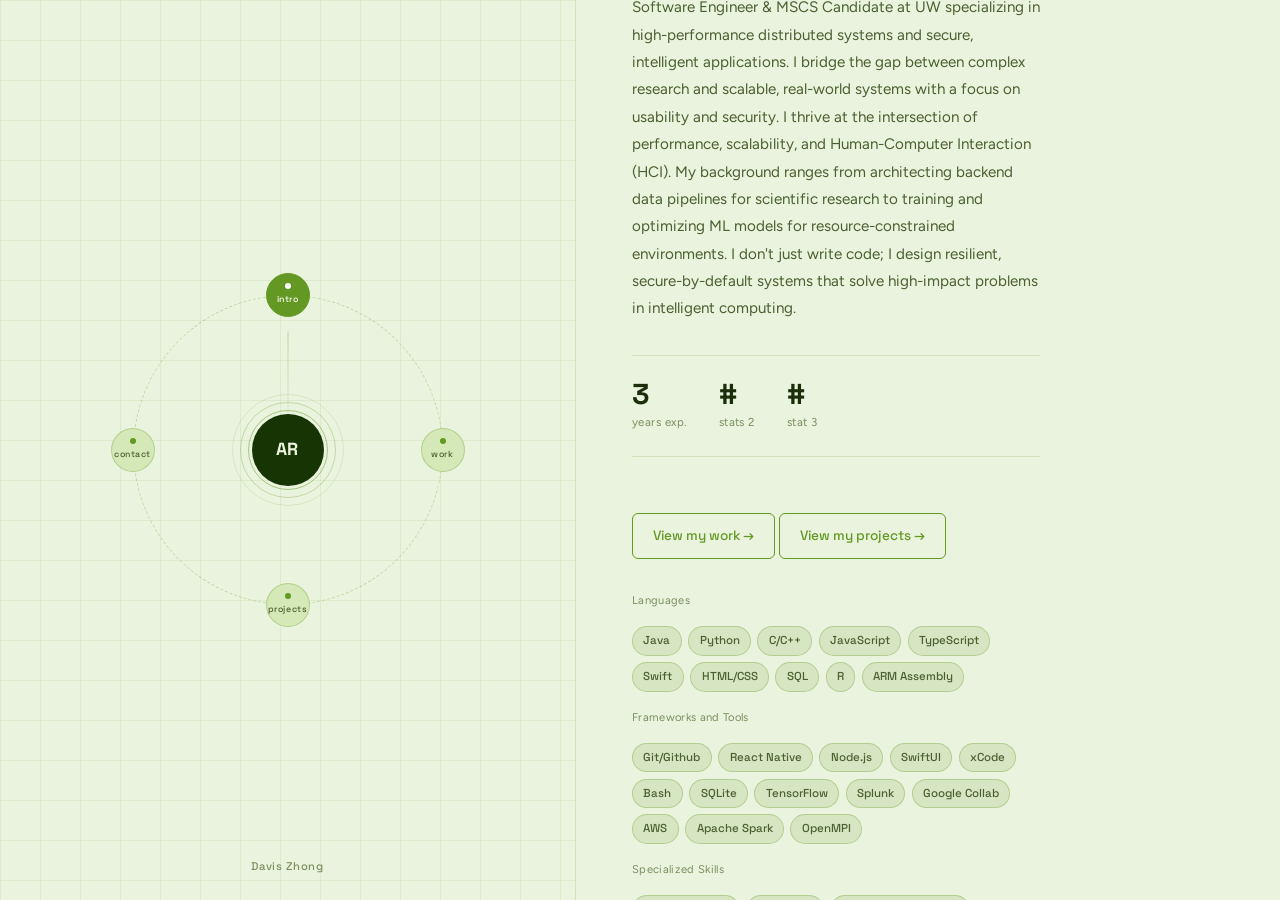
==== index.html @ c6b2077c "editing intro" ====
<!DOCTYPE html>
<html lang="en">
<head>
  <meta charset="UTF-8" />
  <meta name="viewport" content="width=device-width, initial-scale=1.0" />
  <title>One-Page Orbit Design — Davis Zhong</title>
  <meta name="description" content="Full-stack developer. Orbit to explore." />
  <link rel="preconnect" href="https://fonts.googleapis.com" />
  <link rel="preconnect" href="https://fonts.gstatic.com" crossorigin />
  <link href="https://fonts.googleapis.com/css2?family=Space+Grotesk:wght@400;500;700&family=Figtree:wght@400;500&display=swap" rel="stylesheet" />
  <link rel="stylesheet" href="css/style.css" />
</head>
<body>

  <div class="app" role="main">

    <!-- LEFT: ORBIT PANEL -->
    <div class="orbit-panel" aria-label="Navigation orbit">
      <div class="orbit-ring" id="orbit-ring" role="navigation" aria-label="Portfolio sections">

        <!-- Center avatar -->
        <div class="orbit-center" aria-hidden="true">
          <div class="avatar">AR</div>
          <div class="avatar-ring ring-1"></div>
          <div class="avatar-ring ring-2"></div>
          <div class="avatar-ring ring-3"></div>
        </div>

        <!-- Orbit nodes — JS positions these -->
        <button class="orbit-node active" data-section="intro" aria-label="Intro section" aria-pressed="true">
          <span class="node-dot"></span>
          <span class="node-label">Intro</span>
        </button>

        <button class="orbit-node" data-section="work" aria-label="Work section" aria-pressed="false">
          <span class="node-dot"></span>
          <span class="node-label">Work</span>
        </button>

        <button class="orbit-node" data-section="projects" aria-label="Projects section" aria-pressed="false">
          <span class="node-dot"></span>
          <span class="node-label">Projects</span>
        </button>

        <button class="orbit-node" data-section="contact" aria-label="Contact section" aria-pressed="false">
          <span class="node-dot"></span>
          <span class="node-label">Contact</span>
        </button>

      </div>

      <!-- Bottom credit -->
      <div class="orbit-footer" aria-hidden="true">
        <span>Davis Zhong</span>
      </div>
    </div>

    <!-- RIGHT: CONTENT PANEL -->
    <div class="content-panel" id="content-panel">

      <!-- INTRO -->
      <section class="content-section active" id="section-intro" aria-label="Introduction" tabindex="-1">
        <div class="section-inner">
          <p class="eyebrow">Graduate Student - Software Developer - Robotics Coach</p>
          <h1 class="section-heading">Davis Zhong</h1>
          <p class="section-body">
            Software Engineer & MSCS Candidate at UW specializing in high-performance distributed systems and secure, intelligent applications. I bridge the gap between complex research and scalable, real-world systems with a focus on usability and security.
            I thrive at the intersection of performance, scalability, and Human-Computer Interaction (HCI). My background ranges from architecting backend data pipelines for scientific research to training and optimizing ML models for resource-constrained environments. I don't just write code; I design resilient, secure-by-default systems that solve high-impact problems in intelligent computing.
          </p>
          <div class="intro-stats">
            <div class="stat">
              <span class="stat-num">3</span>
              <span class="stat-label">years exp.</span>
            </div>
            <div class="stat">
              <span class="stat-num">#</span>
              <span class="stat-label">stats 2</span>
            </div>
            <div class="stat">
              <span class="stat-num">#</span>
              <span class="stat-label">stat 3</span>
            </div>
          </div>
          <button class="cta-btn" data-nav="work">View my work →</button>
          <button class="cta-btn" data-nav="work">View my projects →</button>

          <div class="skills-block">
            <div class="skill-row">
              <span class="skill-label">Languages</span>
              <div class="skill-pills">
                <span class="pill">Java</span>
                <span class="pill">Python</span>
                <span class="pill">C/C++</span>
                <span class="pill">JavaScript</span>
                <span class="pill">TypeScript</span>
                <span class="pill">Swift</span>
                <span class="pill">HTML/CSS</span>
                <span class="pill">SQL</span>
                <span class="pill">R</span>
                <span class="pill">ARM Assembly</span>

              </div>
            </div>
            <div class="skill-row">
              <span class="skill-label">Frameworks and Tools</span>
              <div class="skill-pills">
                <span class="pill">Git/Github</span>
                <span class="pill">React Native</span>
                <span class="pill">Node.js</span>
                <span class="pill">SwiftUI</span>
                <span class="pill">xCode</span>
                <span class="pill">Bash</span>
                <span class="pill">SQLite</span>
                <span class="pill">TensorFlow</span>
                <span class="pill">Splunk</span>
                <span class="pill">Google Collab</span>
                <span class="pill">AWS</span>
                <span class="pill">Apache Spark</span>
                <span class="pill">OpenMPI</span>
              </div>
            </div>
            <div class="skill-row">
              <span class="skill-label">Specialized Skills</span>
              <div class="skill-pills">
                <span class="pill">Mobile App Dev</span>
                <span class="pill">Full-stack</span>
                <span class="pill">Parallel Programming</span>
                <span class="pill">Big Data Processing (MapReduce)</span>
                <span class="pill">Data Pipelines</span>
                <span class="pill">AI/ML</span>
                <span class="pill">Model Training</span>
                <span class="pill">Cybersecurity</span>
                <span class="pill">Data Visualization</span>
                <span class="pill">Shell Scripting</span>
              </div>
            </div>
          </div>
        </div>
      </section>

      <!-- WORK -->
      <section class="content-section" id="section-work" aria-label="Work" tabindex="-1">
        <div class="section-inner">
          <p class="eyebrow">Selected work</p>
          <h2 class="section-heading">Projects</h2>

          <div class="project-list">

            <article class="project-item">
              <div class="project-header">
                <div>
                  <h3 class="project-name">Lattice</h3>
                  <span class="project-stack">React · Node · PostgreSQL</span>
                </div>
                <span class="project-year">2024</span>
              </div>
              <p class="project-desc">Real-time collaboration platform. 12k DAU. 60% load-time reduction through edge caching.</p>
              <div class="project-links">
                <a href="#" class="link" onclick="return false;">Live site ↗</a>
                <a href="#" class="link" onclick="return false;">GitHub ↗</a>
              </div>
            </article>

            <article class="project-item">
              <div class="project-header">
                <div>
                  <h3 class="project-name">Prism</h3>
                  <span class="project-stack">TypeScript · GraphQL · Redis</span>
                </div>
                <span class="project-year">2024</span>
              </div>
              <p class="project-desc">Design token pipeline: Figma → codebase, automated. 200+ components across 3 enterprise teams.</p>
              <div class="project-links">
                <a href="#" class="link" onclick="return false;">Live site ↗</a>
                <a href="#" class="link" onclick="return false;">GitHub ↗</a>
              </div>
            </article>

            <article class="project-item">
              <div class="project-header">
                <div>
                  <h3 class="project-name">Void</h3>
                  <span class="project-stack">Rust · WebAssembly · Svelte</span>
                </div>
                <span class="project-year">2023</span>
              </div>
              <p class="project-desc">Browser-native markdown editor compiled to WASM. 10ms render on 50k-word docs. Zero server.</p>
              <div class="project-links">
                <a href="#" class="link" onclick="return false;">Live site ↗</a>
                <a href="#" class="link" onclick="return false;">GitHub ↗</a>
              </div>
            </article>

            <article class="project-item">
              <div class="project-header">
                <div>
                  <h3 class="project-name">Relay</h3>
                  <span class="project-stack">Go · gRPC · Kubernetes</span>
                </div>
                <span class="project-year">2023</span>
              </div>
              <p class="project-desc">Event-streaming middleware. 2M events/day, p99 latency under 4ms.</p>
              <div class="project-links">
                <a href="#" class="link" onclick="return false;">Live site ↗</a>
                <a href="#" class="link" onclick="return false;">GitHub ↗</a>
              </div>
            </article>

          </div>
        </div>
      </section>

      <!-- prev was ABOUT -->
      <section class="content-section" id="section-projects" aria-label="Projects" tabindex="-1">
        <div class="section-inner">
          <p class="eyebrow">Projects</p>
          <h2 class="section-heading">Who I am</h2>
          <p class="section-body">
            Started coding at 16, building things nobody asked for. Now I build things people actually use. I've led engineering at two startups, contributed to OSS, and I'm still as curious as I was at the beginning.
          </p>
          <p class="section-body">
            Outside the terminal: long-distance cycling, bad chess, good coffee.
          </p>

          <!-- skills -->
          <div class="skills-block">
            <div class="skill-row">
              <span class="skill-label">Languages</span>
              <div class="skill-pills">
                <span class="pill">TypeScript</span>
                <span class="pill">Rust</span>
                <span class="pill">Go</span>
                <span class="pill">Python</span>
              </div>
            </div>
            <div class="skill-row">
              <span class="skill-label">Frontend</span>
              <div class="skill-pills">
                <span class="pill">React</span>
                <span class="pill">Svelte</span>
                <span class="pill">WebAssembly</span>
              </div>
            </div>
            <div class="skill-row">
              <span class="skill-label">Backend / Infra</span>
              <div class="skill-pills">
                <span class="pill">Node</span>
                <span class="pill">gRPC</span>
                <span class="pill">Kubernetes</span>
                <span class="pill">PostgreSQL</span>
              </div>
            </div>
          </div>
          <!-- skills end -->
        </div>
      </section>

      <!-- CONTACT -->
      <section class="content-section" id="section-contact" aria-label="Contact" tabindex="-1">
        <div class="section-inner">
          <p class="eyebrow">Get in touch</p>
          <h2 class="section-heading">Let's talk.</h2>
          <p class="section-body">
            Open to coop, internship, contract, and full-time roles. Usually respond within 24 hours.
          </p>

          <div class="contact-links">
            <a href="mailto:hello@daviszhong.dev" class="contact-item">
              <span class="contact-icon" aria-hidden="true">✉</span>
              <div>
                <span class="contact-label">Email</span>
                <span class="contact-value">zhongdavis2001@gmail.com</span>
              </div>
            </a>
            <a href="https://github.com" target="_blank" rel="noopener" class="contact-item">
              <span class="contact-icon" aria-hidden="true">⌥</span>
              <div>
                <span class="contact-label">GitHub</span>
                <span class="contact-value">github.com/DavisZee</span>
              </div>
            </a>
            <a href="https://linkedin.com" target="_blank" rel="noopener" class="contact-item">
              <span class="contact-icon" aria-hidden="true">◈</span>
              <div>
                <span class="contact-label">LinkedIn</span>
                <span class="contact-value">linkedin.com/in/davis-zhong</span>
              </div>
            </a>
          </div>
        </div>
      </section>

    </div><!-- /content-panel -->

  </div><!-- /app -->

  <!-- Mobile nav fallback (injected via JS if needed) -->

  <script src="js/main.js"></script>
</body>
</html>
---- css/style.css ----
/* ============================================================
   styles for a one page orbit design
   fonts used: Space Grotesk (headings), Figtree (body)
   ============================================================ */

/* --- Reset --- */
*, *::before, *::after { box-sizing: border-box; margin: 0; padding: 0; }
button { font: inherit; background: none; border: none; cursor: pointer; }
a { color: inherit; }

:root {
  --bg:           #EAF3DE;
  --bg-dark:      #173404;
  --accent:       #639922;
  --accent-light: rgba(99, 153, 34, 0.15);
  --accent-mid:   rgba(99, 153, 34, 0.35);
  --text:         #1a2e0a;
  --text-dim:     #4a6030;
  --text-muted:   #7a9060;
  --border:       rgba(99, 153, 34, 0.18);
  --border-mid:   rgba(99, 153, 34, 0.3);
  --node-bg:      #d4e8b8;
  --node-active:  var(--accent);

  --orbit-size:   420px;
  --orbit-radius: 155px;
  --node-size:    44px;

  --sans-display: 'Space Grotesk', sans-serif;
  --sans-body:    'Figtree', sans-serif;
  --transition:   0.38s cubic-bezier(0.4, 0, 0.2, 1);
  --radius-sm:    6px;
  --radius-md:    12px;
  --radius-lg:    20px;
}

html, body { height: 100%; overflow: hidden; }

body {
  background: var(--bg);
  color: var(--text);
  font-family: var(--sans-body);
  font-size: 15px;
  line-height: 1.7;
  -webkit-font-smoothing: antialiased;
}

:focus-visible { outline: 2px solid var(--accent); outline-offset: 3px; }

/* ============================================================
   app layout — 45/55 split
   ============================================================ */
.app {
  display: grid;
  grid-template-columns: 45% 55%;
  height: 100vh;
  overflow: hidden;
}

/* ============================================================
   orbiting panel (left side placement)
   ============================================================ */
.orbit-panel {
  display: flex;
  flex-direction: column;
  align-items: center;
  justify-content: center;
  position: relative;
  border-right: 1px solid var(--border);
  overflow: hidden;
}

/* subtle background grid */
.orbit-panel::before {
  content: '';
  position: absolute;
  inset: 0;
  background-image:
    linear-gradient(var(--border) 1px, transparent 1px),
    linear-gradient(90deg, var(--border) 1px, transparent 1px);
  background-size: 40px 40px;
  opacity: 0.5;
  pointer-events: none;
}

/* ============================================================
   orbit ring — SVG circle drawn in CSS
   ============================================================ */
.orbit-ring {
  position: relative;
  width: var(--orbit-size);
  height: var(--orbit-size);
}

/* circular track */
.orbit-ring::before {
  content: '';
  position: absolute;
  inset: calc(50% - var(--orbit-radius));
  width: calc(var(--orbit-radius) * 2);
  height: calc(var(--orbit-radius) * 2);
  border-radius: 50%;
  border: 1px dashed var(--border-mid);
  pointer-events: none;
}

/* ============================================================
   avatar (center placement)
   ============================================================ */
.orbit-center {
  position: absolute;
  top: 50%; left: 50%;
  transform: translate(-50%, -50%);
  pointer-events: none;
  z-index: 2;
}

.avatar {
  width: 72px; height: 72px;
  border-radius: 50%;
  background: var(--bg-dark);
  color: var(--bg);
  display: flex;
  align-items: center;
  justify-content: center;
  font-family: var(--sans-display);
  font-weight: 700;
  font-size: 1.1rem;
  letter-spacing: 0.02em;
  position: relative;
  z-index: 3;
}

.avatar-ring {
  position: absolute;
  top: 50%; left: 50%;
  transform: translate(-50%, -50%);
  border-radius: 50%;
  border: 1px solid var(--accent);
  animation: pulse-ring 3s ease-out infinite;
}
.ring-1 { width: 80px; height: 80px; opacity: 0.5; animation-delay: 0s; }
.ring-2 { width: 96px; height: 96px; opacity: 0.3; animation-delay: 0.8s; }
.ring-3 { width: 112px; height: 112px; opacity: 0.15; animation-delay: 1.6s; }

@keyframes pulse-ring {
  0%   { transform: translate(-50%, -50%) scale(0.96); opacity: 0.6; }
  70%  { transform: translate(-50%, -50%) scale(1.04); opacity: 0; }
  100% { opacity: 0; }
}

/* ============================================================
   orbit nodes
   ============================================================ */
.orbit-node {
  position: absolute;
  width: var(--node-size);
  height: var(--node-size);
  border-radius: 50%;
  background: var(--node-bg);
  border: 1px solid var(--border-mid);
  display: flex;
  flex-direction: column;
  align-items: center;
  justify-content: center;
  gap: 3px;
  transition: background var(--transition), border-color var(--transition), transform 0.2s ease;
  z-index: 10;
  /* JS sets top/left */
}

.orbit-node:hover {
  background: var(--accent-light);
  border-color: var(--accent);
  transform: translate(-50%, -50%) scale(1.12);
}

.orbit-node.active {
  background: var(--accent);
  border-color: var(--accent);
}

.orbit-node.active .node-dot { background: #fff; }
.orbit-node.active .node-label { color: #fff; }

.node-dot {
  width: 6px; height: 6px;
  border-radius: 50%;
  background: var(--accent);
  transition: background var(--transition);
}

.node-label {
  font-family: var(--sans-display);
  font-size: 0.55rem;
  font-weight: 500;
  color: var(--text-dim);
  letter-spacing: 0.06em;
  text-transform: lowercase;
  transition: color var(--transition);
}

/* connector line from center to active node */
.orbit-connector {
  position: absolute;
  top: 50%; left: 50%;
  height: 1px;
  background: linear-gradient(90deg, transparent, var(--accent-mid));
  transform-origin: 0 50%;
  pointer-events: none;
  z-index: 1;
  transition: transform var(--transition), width var(--transition);
}

/* ============================================================
   orbit footer
   ============================================================ */
.orbit-footer {
  position: absolute;
  bottom: 1.5rem;
  font-family: var(--sans-display);
  font-size: 0.7rem;
  font-weight: 500;
  color: var(--text-muted);
  letter-spacing: 0.06em;
}

/* ============================================================
   content panel (right side placement)
   ============================================================ */
.content-panel {
  position: relative;
  overflow: hidden;
}

.content-section {
  position: absolute;
  inset: 0;
  padding: 0;
  overflow-y: auto;
  display: flex;
  align-items: center;
  opacity: 0;
  pointer-events: none;
  transform: translateX(24px);
  transition: opacity var(--transition), transform var(--transition);
}

.content-section.active {
  opacity: 1;
  pointer-events: auto;
  transform: translateX(0);
}

.content-section.exit {
  opacity: 0;
  transform: translateX(-24px);
}

.section-inner {
  padding: 4rem 3.5rem;
  max-width: 520px;
  width: 100%;
}

/* ============================================================
   typography
   ============================================================ */
.eyebrow {
  font-family: var(--sans-display);
  font-size: 0.7rem;
  font-weight: 500;
  color: var(--accent);
  letter-spacing: 0.12em;
  text-transform: uppercase;
  margin-bottom: 0.75rem;
}

.section-heading {
  font-family: var(--sans-display);
  font-size: clamp(2rem, 4vw, 3rem);
  font-weight: 700;
  line-height: 1.1;
  color: var(--text);
  margin-bottom: 1.5rem;
  letter-spacing: -0.02em;
}

.section-body {
  font-size: 0.95rem;
  color: var(--text-dim);
  line-height: 1.8;
  max-width: 440px;
  margin-bottom: 1rem;
}

/* ============================================================
   intro stats
   ============================================================ */
.intro-stats {
  display: flex;
  gap: 2rem;
  margin: 2rem 0;
  padding: 1.5rem 0;
  border-top: 1px solid var(--border);
  border-bottom: 1px solid var(--border);
}

.stat { display: flex; flex-direction: column; }

.stat-num {
  font-family: var(--sans-display);
  font-size: 1.8rem;
  font-weight: 700;
  color: var(--text);
  line-height: 1;
  margin-bottom: 0.25rem;
}

.stat-label {
  font-size: 0.72rem;
  color: var(--text-muted);
  letter-spacing: 0.04em;
}

.cta-btn {
  display: inline-flex;
  align-items: center;
  gap: 0.4rem;
  font-family: var(--sans-display);
  font-size: 0.85rem;
  font-weight: 500;
  color: var(--accent);
  border: 1.5px solid var(--accent);
  border-radius: var(--radius-sm);
  padding: 0.65rem 1.25rem;
  text-decoration: none;
  transition: background var(--transition), color var(--transition);
  margin-top: 1.5rem;
  background: none;
}
.cta-btn:hover {
  background: var(--accent);
  color: #fff;
}

/* ============================================================
   project list
   ============================================================ */
.project-list {
  display: flex;
  flex-direction: column;
  gap: 0;
}

.project-item {
  padding: 1.25rem 0;
  border-bottom: 1px solid var(--border);
}
.project-item:first-child { border-top: 1px solid var(--border); }

.project-header {
  display: flex;
  align-items: flex-start;
  justify-content: space-between;
  margin-bottom: 0.5rem;
  gap: 1rem;
}

.project-name {
  font-family: var(--sans-display);
  font-size: 1.05rem;
  font-weight: 700;
  color: var(--text);
}

.project-stack {
  font-size: 0.7rem;
  color: var(--text-muted);
  letter-spacing: 0.03em;
  display: block;
  margin-top: 2px;
}

.project-year {
  font-family: var(--sans-display);
  font-size: 0.7rem;
  color: var(--text-muted);
  flex-shrink: 0;
  margin-top: 3px;
}

.project-desc {
  font-size: 0.875rem;
  color: var(--text-dim);
  line-height: 1.7;
  margin-bottom: 0.75rem;
}

.project-links { display: flex; gap: 1.25rem; }

.link {
  font-size: 0.78rem;
  font-weight: 500;
  color: var(--accent);
  text-decoration: none;
  letter-spacing: 0.02em;
  transition: opacity 0.15s;
}
.link:hover { opacity: 0.7; }

/* ============================================================
   skills
   ============================================================ */
.skills-block {
  margin-top: 2rem;
  display: flex;
  flex-direction: column;
  gap: 1rem;
}

.skill-row { display: flex; align-items: center; gap: 1rem; flex-wrap: wrap; }

.skill-label {
  font-size: 0.7rem;
  color: var(--text-muted);
  min-width: 90px;
  flex-shrink: 0;
  letter-spacing: 0.03em;
}

.skill-pills { display: flex; gap: 0.4rem; flex-wrap: wrap; }

.pill {
  font-family: var(--sans-display);
  font-size: 0.72rem;
  font-weight: 500;
  padding: 0.25rem 0.65rem;
  background: var(--accent-light);
  color: var(--text-dim);
  border-radius: 999px;
  border: 1px solid var(--border-mid);
}

/* ============================================================
   contact
   ============================================================ */
.contact-links {
  margin-top: 2rem;
  display: flex;
  flex-direction: column;
  gap: 1px;
  border: 1px solid var(--border);
  border-radius: var(--radius-md);
  overflow: hidden;
}

.contact-item {
  display: flex;
  align-items: center;
  gap: 1rem;
  padding: 1.1rem 1.25rem;
  background: rgba(255,255,255,0.5);
  text-decoration: none;
  transition: background var(--transition);
}
.contact-item + .contact-item { border-top: 1px solid var(--border); }
.contact-item:hover { background: rgba(255,255,255,0.85); }

.contact-icon {
  font-size: 1.1rem;
  color: var(--accent);
  width: 28px;
  text-align: center;
  flex-shrink: 0;
}

.contact-label {
  font-size: 0.7rem;
  color: var(--text-muted);
  letter-spacing: 0.04em;
  display: block;
  margin-bottom: 2px;
}

.contact-value {
  font-family: var(--sans-display);
  font-size: 0.88rem;
  font-weight: 500;
  color: var(--text);
  display: block;
}

/* ============================================================
   mobile — bottom tab navigation
   ============================================================ */
@media (max-width: 768px) {
  html, body { overflow: auto; }

  .app {
    grid-template-columns: 1fr;
    grid-template-rows: 1fr auto;
    height: auto;
    min-height: 100vh;
  }

  .orbit-panel {
    display: none; /* replaced by mobile nav */
  }

  .content-panel {
    position: relative;
    overflow: visible;
    min-height: 100vh;
  }

  .content-section {
    position: relative;
    inset: auto;
    display: none;
    transform: none;
    opacity: 1;
    pointer-events: auto;
  }

  .content-section.active {
    display: flex;
    transform: none;
  }

  .content-section.exit { display: none; }

  .section-inner {
    padding: 2rem 1.5rem 6rem;
    max-width: 100%;
  }

  /* mobile tab bar */
  .mobile-nav {
    position: fixed;
    bottom: 0; left: 0; right: 0;
    background: rgba(234, 243, 222, 0.95);
    backdrop-filter: blur(8px);
    border-top: 1px solid var(--border);
    display: flex;
    z-index: 100;
  }

  .mobile-nav-btn {
    flex: 1;
    padding: 0.85rem 0.5rem;
    font-family: var(--sans-display);
    font-size: 0.65rem;
    font-weight: 500;
    color: var(--text-muted);
    letter-spacing: 0.06em;
    text-align: center;
    transition: color 0.15s;
  }

  .mobile-nav-btn.active { color: var(--accent); }
  .mobile-nav-btn:hover { color: var(--text); }
}

/* ============================================================
   reduced motion
   ============================================================ */
@media (prefers-reduced-motion: reduce) {
  .avatar-ring { animation: none; }
  .content-section, .orbit-node { transition: none; }
}
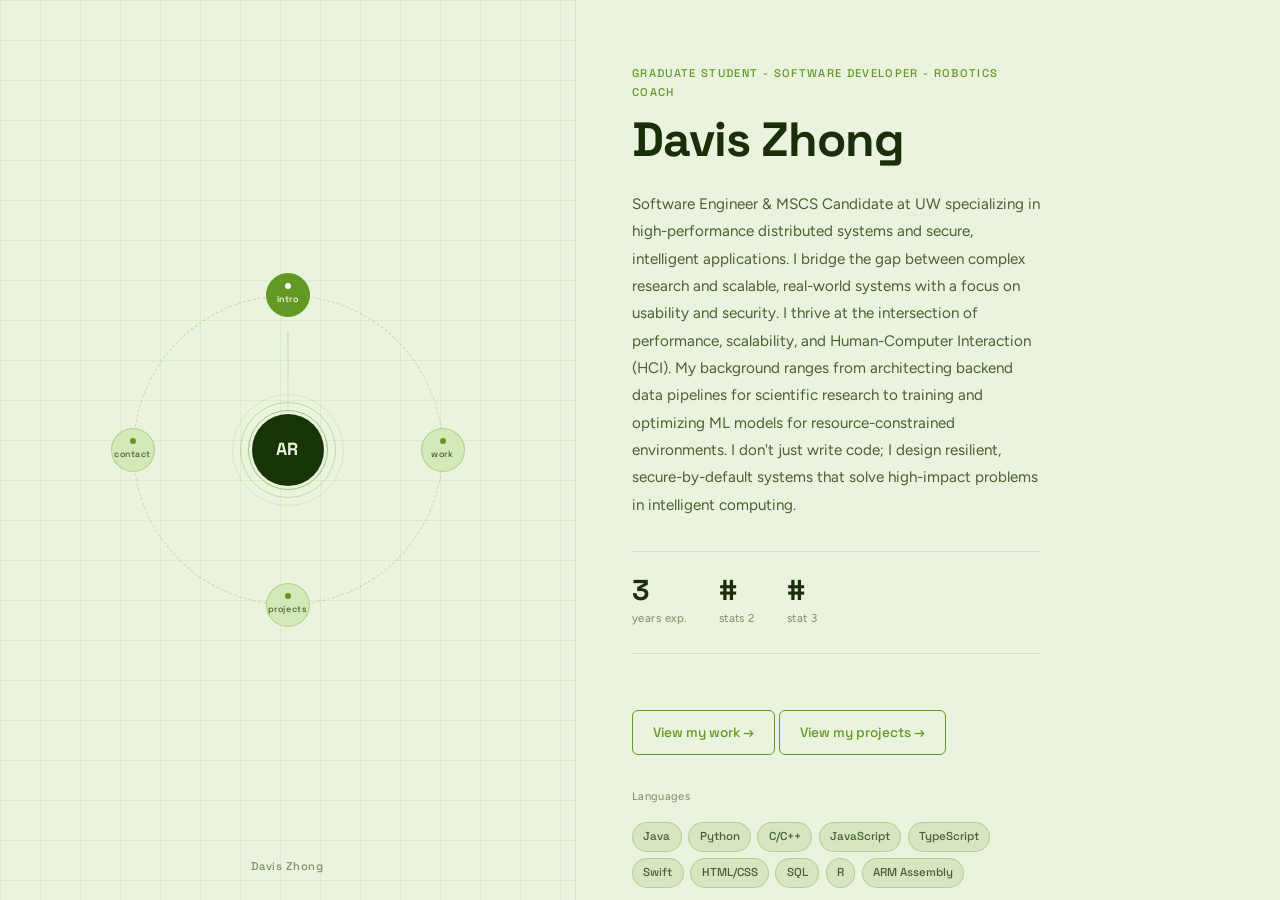
==== commit a3234036: "added skills" ====
--- a/index.html
+++ b/index.html
@@ -82,7 +82,7 @@
             </div>
           </div>
           <button class="cta-btn" data-nav="work">View my work →</button>
-          <button class="cta-btn" data-nav="work">View my projects →</button>
+          <button class="cta-btn" data-nav="projects">View my projects →</button>
 
           <div class="skills-block">
             <div class="skill-row">
@@ -142,7 +142,7 @@
       <section class="content-section" id="section-work" aria-label="Work" tabindex="-1">
         <div class="section-inner">
           <p class="eyebrow">Selected work</p>
-          <h2 class="section-heading">Projects</h2>
+          <h2 class="section-heading">Work Experiences</h2>
 
           <div class="project-list">
 
--- a/css/style.css
+++ b/css/style.css
@@ -239,7 +239,7 @@
   padding: 0;
   overflow-y: auto;
   display: flex;
-  align-items: center;
+  align-items: flex-start;
   opacity: 0;
   pointer-events: none;
   transform: translateX(24px);
@@ -261,6 +261,8 @@
   padding: 4rem 3.5rem;
   max-width: 520px;
   width: 100%;
+  margin-top: auto;
+  margin-bottom: auto;
 }
 
 /* ============================================================
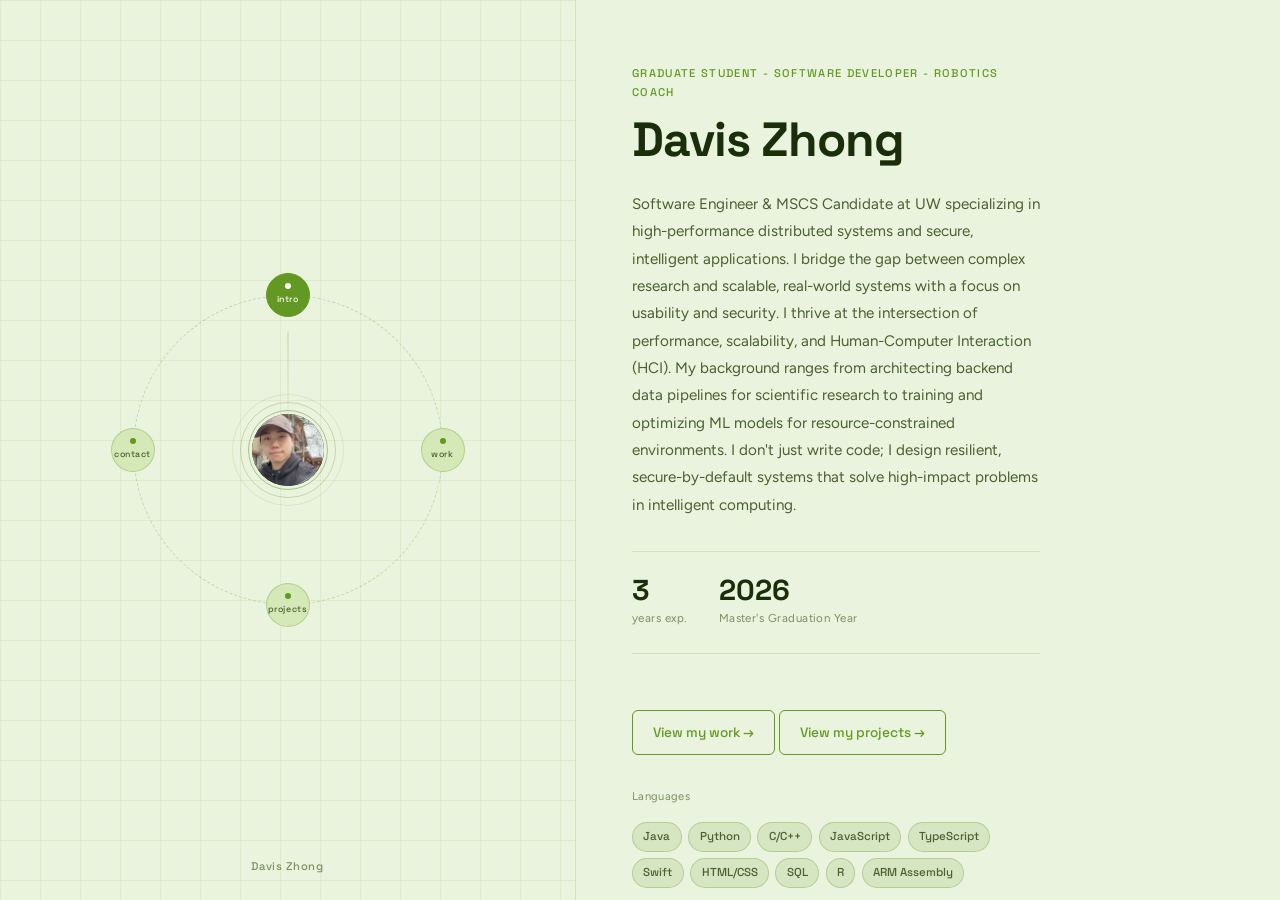
==== commit 95661cc6: "added profile pic to orbit avatar center - image is poor quality need later fix" ====
--- a/index.html
+++ b/index.html
@@ -20,7 +20,10 @@
 
         <!-- Center avatar -->
         <div class="orbit-center" aria-hidden="true">
-          <div class="avatar">AR</div>
+          <div class="avatar">
+            <span class="avatar-initials">AR</span> 
+            <img class="profile-image" src="assets/images/profilepic.jpg" alt="">
+          </div>
           <div class="avatar-ring ring-1"></div>
           <div class="avatar-ring ring-2"></div>
           <div class="avatar-ring ring-3"></div>
@@ -73,12 +76,8 @@
               <span class="stat-label">years exp.</span>
             </div>
             <div class="stat">
-              <span class="stat-num">#</span>
-              <span class="stat-label">stats 2</span>
-            </div>
-            <div class="stat">
-              <span class="stat-num">#</span>
-              <span class="stat-label">stat 3</span>
+              <span class="stat-num">2026</span>
+              <span class="stat-label">Master's Graduation Year</span>
             </div>
           </div>
           <button class="cta-btn" data-nav="work">View my work →</button>
--- a/css/style.css
+++ b/css/style.css
@@ -139,6 +139,21 @@
   border: 1px solid var(--accent);
   animation: pulse-ring 3s ease-out infinite;
 }
+.avatar-initials {
+  position: absolute;
+  z-index: 1; /* Sits at the bottom layer inside the avatar */
+}
+
+.profile-image {
+  position: absolute;
+  top: 0;
+  left: 0;
+  width: 100%;
+  height: 100%;
+  border-radius: 50%; /* Keeps the image perfectly circular */
+  object-fit: cover;  /* Prevents the photo from stretching or squishing */
+  z-index: 2;         /* Sits perfectly on top of the text initials */
+}
 .ring-1 { width: 80px; height: 80px; opacity: 0.5; animation-delay: 0s; }
 .ring-2 { width: 96px; height: 96px; opacity: 0.3; animation-delay: 0.8s; }
 .ring-3 { width: 112px; height: 112px; opacity: 0.15; animation-delay: 1.6s; }
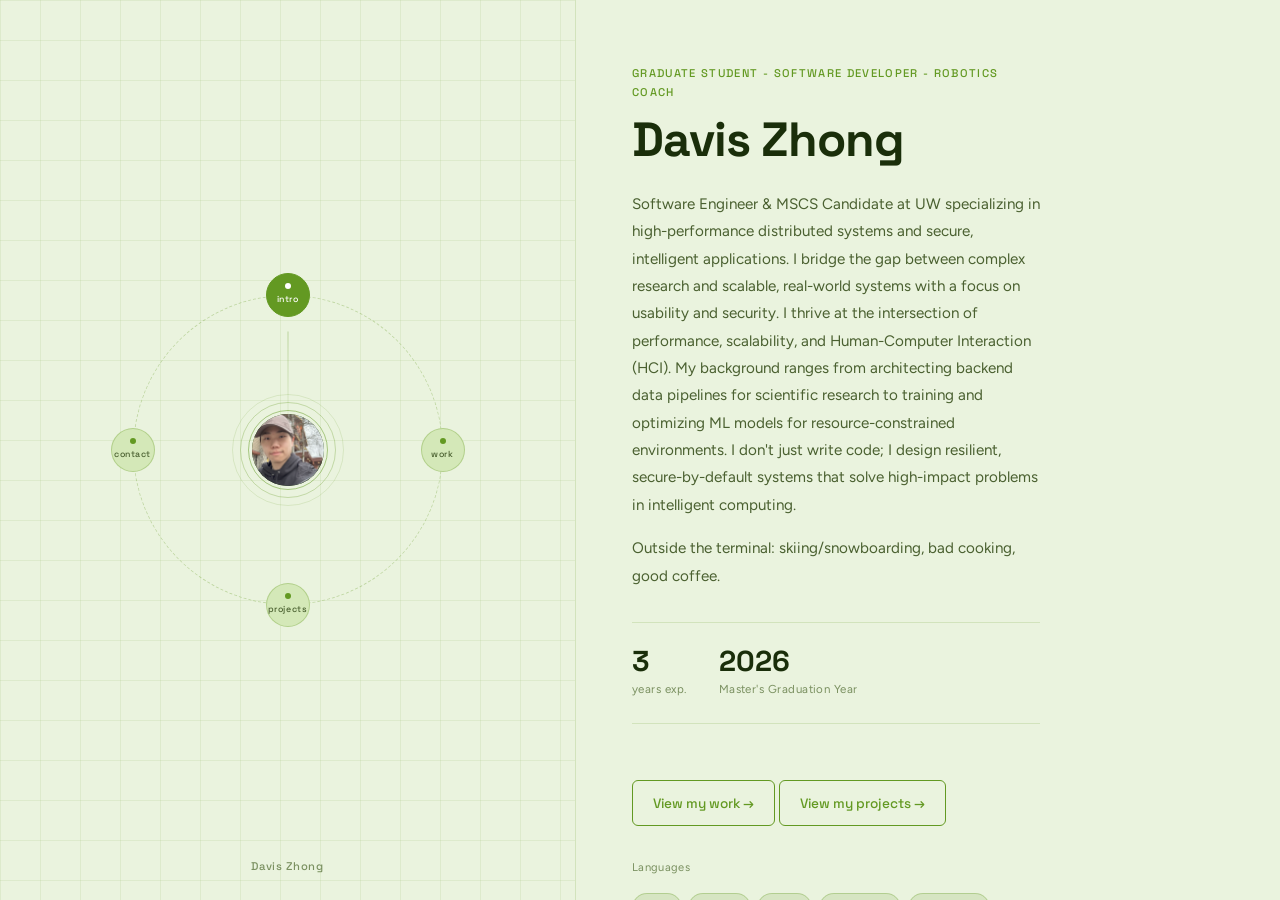
==== commit 4494744f: "added to education and updated intro" ====
--- a/index.html
+++ b/index.html
@@ -58,7 +58,7 @@
       </div>
     </div>
 
-    <!-- RIGHT: CONTENT PANEL -->
+    <!-- RIGHT SIDE: CONTENT PANEL -->
     <div class="content-panel" id="content-panel">
 
       <!-- INTRO -->
@@ -70,6 +70,10 @@
             Software Engineer & MSCS Candidate at UW specializing in high-performance distributed systems and secure, intelligent applications. I bridge the gap between complex research and scalable, real-world systems with a focus on usability and security.
             I thrive at the intersection of performance, scalability, and Human-Computer Interaction (HCI). My background ranges from architecting backend data pipelines for scientific research to training and optimizing ML models for resource-constrained environments. I don't just write code; I design resilient, secure-by-default systems that solve high-impact problems in intelligent computing.
           </p>
+          
+          <p class="section-body">
+            Outside the terminal: skiing/snowboarding, bad cooking, good coffee.
+          </p>
           <div class="intro-stats">
             <div class="stat">
               <span class="stat-num">3</span>
@@ -80,6 +84,7 @@
               <span class="stat-label">Master's Graduation Year</span>
             </div>
           </div>
+            
           <button class="cta-btn" data-nav="work">View my work →</button>
           <button class="cta-btn" data-nav="projects">View my projects →</button>
 
@@ -140,8 +145,8 @@
       <!-- WORK -->
       <section class="content-section" id="section-work" aria-label="Work" tabindex="-1">
         <div class="section-inner">
-          <p class="eyebrow">Selected work</p>
-          <h2 class="section-heading">Work Experiences</h2>
+          <p class="eyebrow">Job and Education</p>
+          <h2 class="section-heading">Work</h2>
 
           <div class="project-list">
 
@@ -206,51 +211,54 @@
             </article>
 
           </div>
+          <div class="project-list">
+
+                <article class="project-item">
+                    <div class="project-header">
+                        <div>
+                            <h3 class="project-name">M.S. Computer Science and Software Engineering</h3>
+                            <span class="project-stack">University of Washington Bothell</span>
+                        </div>
+                        <span class="project-year">2023 - 2026</span>
+                    </div>
+                    <div class="project-header">
+                        <div>
+                            <h3 class="project-name">B.S. Computer Science and Software Engineering - Cybersecurity Pathway</h3>
+                            <span class="project-stack">University of Washington Bothell</span>
+                        </div>
+                        <span class="project-year">2019 - 2023</span>
+                    </div>
+                    
+                </article>
+            
+            </div>
         </div>
       </section>
 
-      <!-- prev was ABOUT -->
+      <!-- prev was ABOUT now is Projects List -->
       <section class="content-section" id="section-projects" aria-label="Projects" tabindex="-1">
         <div class="section-inner">
-          <p class="eyebrow">Projects</p>
-          <h2 class="section-heading">Who I am</h2>
-          <p class="section-body">
-            Started coding at 16, building things nobody asked for. Now I build things people actually use. I've led engineering at two startups, contributed to OSS, and I'm still as curious as I was at the beginning.
-          </p>
-          <p class="section-body">
-            Outside the terminal: long-distance cycling, bad chess, good coffee.
-          </p>
-
-          <!-- skills -->
-          <div class="skills-block">
-            <div class="skill-row">
-              <span class="skill-label">Languages</span>
-              <div class="skill-pills">
-                <span class="pill">TypeScript</span>
-                <span class="pill">Rust</span>
-                <span class="pill">Go</span>
-                <span class="pill">Python</span>
-              </div>
-            </div>
-            <div class="skill-row">
-              <span class="skill-label">Frontend</span>
-              <div class="skill-pills">
-                <span class="pill">React</span>
-                <span class="pill">Svelte</span>
-                <span class="pill">WebAssembly</span>
-              </div>
-            </div>
-            <div class="skill-row">
-              <span class="skill-label">Backend / Infra</span>
-              <div class="skill-pills">
-                <span class="pill">Node</span>
-                <span class="pill">gRPC</span>
-                <span class="pill">Kubernetes</span>
-                <span class="pill">PostgreSQL</span>
-              </div>
-            </div>
-          </div>
-          <!-- skills end -->
+            <p class="eyebrow">Selected Works</p>
+            <h2 class="section-heading">Projects</h2>
+            <div class="project-list">
+
+                <article class="project-item">
+                    <div class="project-header">
+                    <div>
+                        <h3 class="project-name">Lattice</h3>
+                        <span class="project-stack">React · Node · PostgreSQL</span>
+                    </div>
+                    <span class="project-year">2024</span>
+                    </div>
+                    <p class="project-desc">Real-time collaboration platform. 12k DAU. 60% load-time reduction through edge caching.</p>
+                    <div class="project-links">
+                    <a href="#" class="link" onclick="return false;">Live site ↗</a>
+                    <a href="#" class="link" onclick="return false;">GitHub ↗</a>
+                    </div>
+                </article>
+            
+            </div>
+
         </div>
       </section>
 
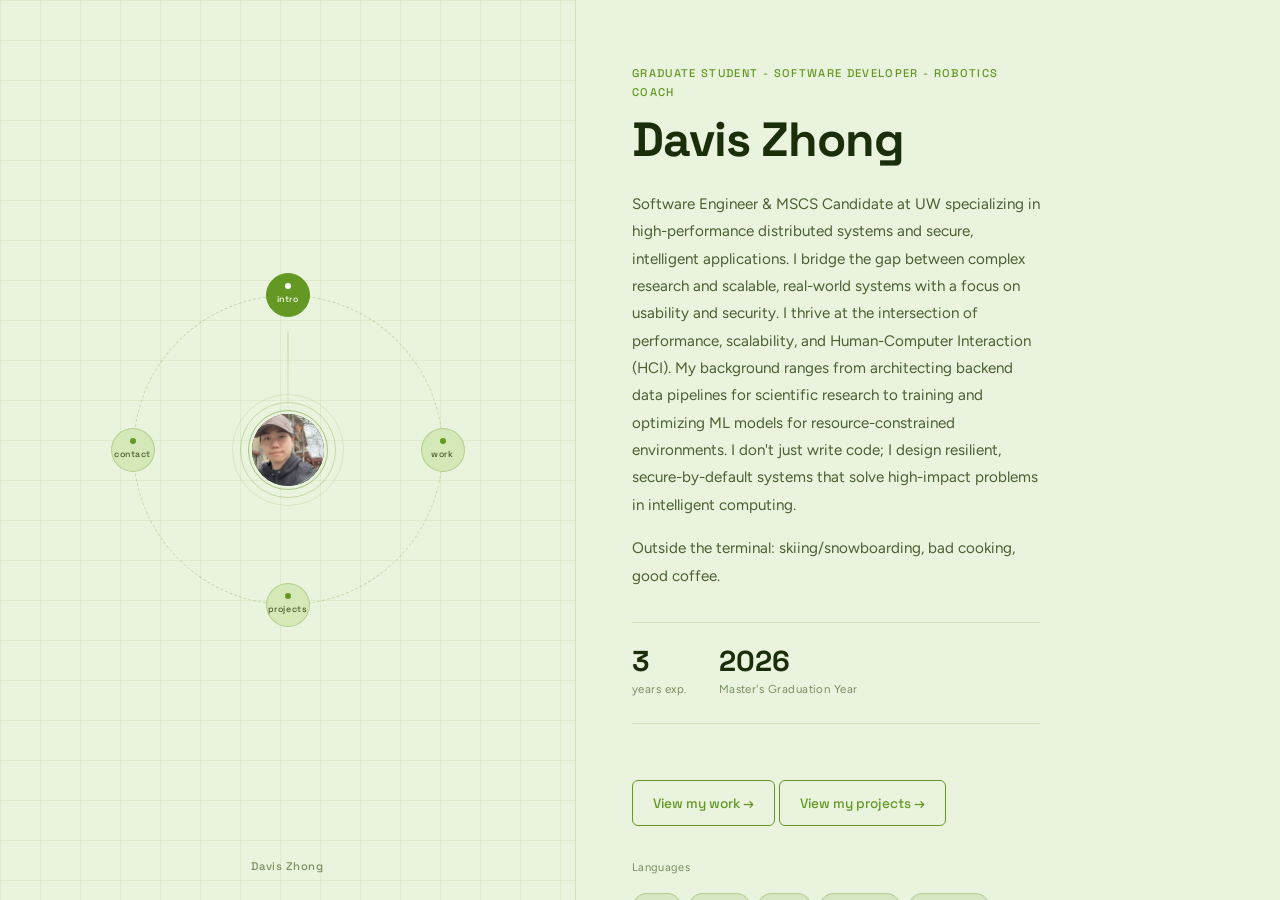
==== commit 0fe76623: "content update" ====
--- a/index.html
+++ b/index.html
@@ -148,70 +148,53 @@
           <p class="eyebrow">Job and Education</p>
           <h2 class="section-heading">Work</h2>
 
-          <div class="project-list">
-
-            <article class="project-item">
-              <div class="project-header">
-                <div>
-                  <h3 class="project-name">Lattice</h3>
-                  <span class="project-stack">React · Node · PostgreSQL</span>
-                </div>
-                <span class="project-year">2024</span>
-              </div>
-              <p class="project-desc">Real-time collaboration platform. 12k DAU. 60% load-time reduction through edge caching.</p>
-              <div class="project-links">
-                <a href="#" class="link" onclick="return false;">Live site ↗</a>
-                <a href="#" class="link" onclick="return false;">GitHub ↗</a>
-              </div>
-            </article>
-
-            <article class="project-item">
-              <div class="project-header">
-                <div>
-                  <h3 class="project-name">Prism</h3>
-                  <span class="project-stack">TypeScript · GraphQL · Redis</span>
-                </div>
-                <span class="project-year">2024</span>
-              </div>
-              <p class="project-desc">Design token pipeline: Figma → codebase, automated. 200+ components across 3 enterprise teams.</p>
-              <div class="project-links">
-                <a href="#" class="link" onclick="return false;">Live site ↗</a>
-                <a href="#" class="link" onclick="return false;">GitHub ↗</a>
-              </div>
-            </article>
-
-            <article class="project-item">
-              <div class="project-header">
-                <div>
-                  <h3 class="project-name">Void</h3>
-                  <span class="project-stack">Rust · WebAssembly · Svelte</span>
-                </div>
-                <span class="project-year">2023</span>
-              </div>
-              <p class="project-desc">Browser-native markdown editor compiled to WASM. 10ms render on 50k-word docs. Zero server.</p>
-              <div class="project-links">
-                <a href="#" class="link" onclick="return false;">Live site ↗</a>
-                <a href="#" class="link" onclick="return false;">GitHub ↗</a>
-              </div>
-            </article>
-
-            <article class="project-item">
-              <div class="project-header">
-                <div>
-                  <h3 class="project-name">Relay</h3>
-                  <span class="project-stack">Go · gRPC · Kubernetes</span>
-                </div>
-                <span class="project-year">2023</span>
-              </div>
-              <p class="project-desc">Event-streaming middleware. 2M events/day, p99 latency under 4ms.</p>
-              <div class="project-links">
-                <a href="#" class="link" onclick="return false;">Live site ↗</a>
-                <a href="#" class="link" onclick="return false;">GitHub ↗</a>
-              </div>
-            </article>
-
-          </div>
-          <div class="project-list">
+            <div class="project-list">
+
+                <article class="project-item">
+                    <div class="project-header">
+                        <div>
+                            <h3 class="project-name">Research Assistant - UW DAIS Deep Tracer Research Team</h3>
+                            <span class="project-stack">TensorFlow · Pandas · Linear</span>
+                        </div>
+                        <span class="project-year">March 2025 - May 2026</span>
+                    </div>
+                    <p class="project-desc">Engineered backend data pipelines and automated workflows using Python and Bash while streamlining documentation to accelerate researcher onboarding.</p>
+                    <div class="project-links">
+                        <a href="https://sites.google.com/uw.edu/dais-uw/home/software" class="link" target="_blank" rel="noopener noreferrer">Research Team ↗</a>
+                    </div>
+                </article>
+
+                <article class="project-item">
+                    <div class="project-header">
+                        <div>
+                            <h3 class="project-name">Robotics and Coding Instructor - Magikid Robotics Lab</h3>
+                            <span class="project-stack">Python · C++ · VexIQ · VexV5 · Teaching</span>
+                        </div>
+                        <span class="project-year">February 2024 - Present</span>
+                    </div>
+                    <p class="project-desc">Guided over 20 students daily in STEM concepts while managing a four-instructor team to ensure high-quality operations and customer satisfaction.</p>
+                    <div class="project-links">
+                        <a href="https://magikidlab.com/Redmond/new" class="link" target="_blank" rel="noopener noreferrer">Robotics Lab Website ↗</a>
+                    </div>
+                </article>
+
+                <article class="project-item">
+                    <div class="project-header">
+                        <div>
+                            <h3 class="project-name">Software Development Intern - Gekko Corporation</h3>
+                            <span class="project-stack">TypeScript · Splunk · Jira Kanban · ReactNative</span>
+                        </div>
+                        <span class="project-year">December 2022 - July 2023</span>
+                    </div>
+                    <p class="project-desc">Led Agile front-end development for a React Native health app, integrating REST APIs to ensure secure, real-time data synchronization.</p>
+                    <div class="project-links">
+                        <a href="https://www.gekkocorporation.com" class="link" target="_blank" rel="noopener noreferrer">Company Site ↗</a>
+                    </div>
+                </article>
+
+            </div>
+
+            <div class="project-list">
 
                 <article class="project-item">
                     <div class="project-header">
@@ -228,6 +211,7 @@
                         </div>
                         <span class="project-year">2019 - 2023</span>
                     </div>
+                    <p class="project-desc"><b>Relevant Courses:</b> Mobile Computing · Human Computer Interaction · Software Architecture · Human-Computer Interaction Principles · Data Structures & Algorithms · Database Systems · Secure Systems · Parallel Programming in Grid and Cloud</p>
                     
                 </article>
             
@@ -240,25 +224,67 @@
         <div class="section-inner">
             <p class="eyebrow">Selected Works</p>
             <h2 class="section-heading">Projects</h2>
+
             <div class="project-list">
 
                 <article class="project-item">
                     <div class="project-header">
-                    <div>
-                        <h3 class="project-name">Lattice</h3>
-                        <span class="project-stack">React · Node · PostgreSQL</span>
-                    </div>
-                    <span class="project-year">2024</span>
-                    </div>
-                    <p class="project-desc">Real-time collaboration platform. 12k DAU. 60% load-time reduction through edge caching.</p>
-                    <div class="project-links">
-                    <a href="#" class="link" onclick="return false;">Live site ↗</a>
-                    <a href="#" class="link" onclick="return false;">GitHub ↗</a>
+                        <div>
+                            <h3 class="project-name">Light Weight EMG Anomaly Detection System</h3>
+                            <span class="project-stack">Python · TensorFlow/Lite · PyTorch</span>
+                        </div>
+                        <span class="project-year">2025</span>
+                    </div>
+                    <p class="project-desc">Engineered an 11 KB convolutional autoencoder and optimized feature extraction to achieve low-latency intruder detection on resource-constrained wearable hardware.</p>
+                    <div class="project-links">
+                        <a href="https://github.com/DavisZee/EMG_IDS_Project" class="link" target="_blank" rel="noopener noreferrer">Project Link ↗</a>
+                    </div>
+                </article>
+
+                <article class="project-item">
+                    <div class="project-header">
+                        <div>
+                            <h3 class="project-name">Weather & Road Conditions Mobile App</h3>
+                            <span class="project-stack">JavaScript/HTML/CSS · Azure SQL · RestAPIs</span>
+                        </div>
+                        <span class="project-year">2024</span>
+                    </div>
+                    <p class="project-desc">Built a mobile application that integrates Google Maps, OpenWeather, and WSDOT APIs with a secure Azure SQL backend for real-time alert processing.</p>
+                    <div class="project-links">
+                        <a href="https://github.com/DavisZee/Weather-Finder-Web-App" class="link" target="_blank" rel="noopener noreferrer">Project Link ↗</a>
+                    </div>
+                </article>
+
+                <article class="project-item">
+                    <div class="project-header">
+                        <div>
+                            <h3 class="project-name">MASS (Multi-Agent Spatial Simulation Library)</h3>
+                            <span class="project-stack">Java · MASS Library</span>
+                        </div>
+                        <span class="project-year">2024</span>
+                    </div>
+                    <p class="project-desc">Parallelized DNA clustering using the MASS library to achieve a 1.93x speedup over MPI while significantly improving code simplicity and maintainability.</p>
+                    <div class="project-links">
+                        <a href="https://github.com/DavisZee/Multi-Agent-Search" class="link" target="_blank" rel="noopener noreferrer">Project Link ↗</a>
+                    </div>
+                </article>
+
+                <article class="project-item">
+                    <div class="project-header">
+                        <div>
+                            <h3 class="project-name">Image Classification Model Project</h3>
+                            <span class="project-stack">Python · InceptionNetV3 · TensorFlow · Keras · Jetson Nano · Pruning</span>
+                        </div>
+                        <span class="project-year">2023</span>
+                    </div>
+                    <p class="project-desc">Fine-tuned and compressed an InceptionNetV3 model using pruning and quantization, achieving a 74% size reduction with minimal accuracy loss on a Jetson Nano.</p>
+                    <div class="project-links">
+                        <a href="https://github.com/DavisZee/Image-Classification-Pruning-and-Quantization" class="link" target="_blank" rel="noopener noreferrer">Project Link ↗</a>
                     </div>
                 </article>
             
             </div>
-
+            
         </div>
       </section>
 
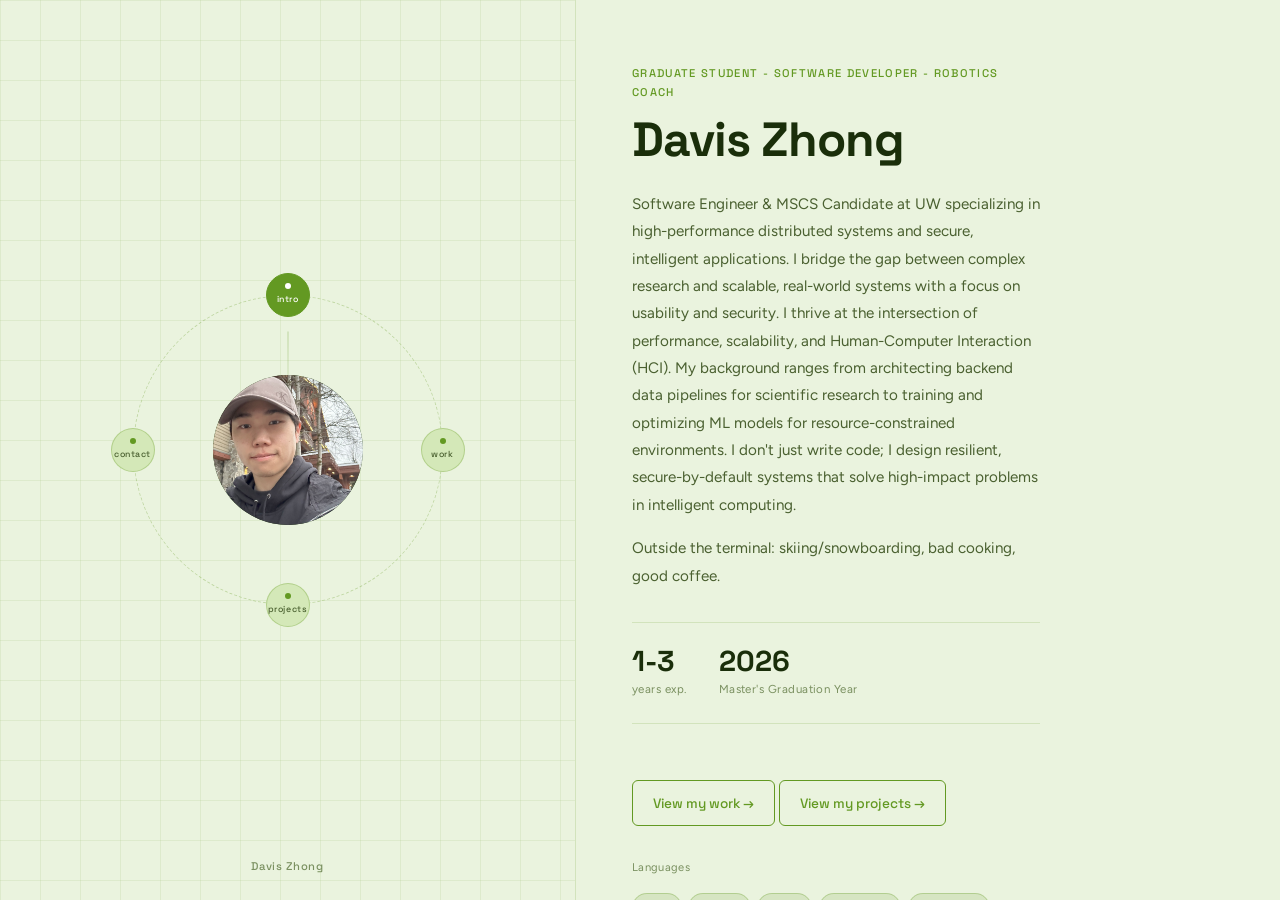
==== commit a85a1e31: "updated exp" ====
--- a/index.html
+++ b/index.html
@@ -76,7 +76,7 @@
           </p>
           <div class="intro-stats">
             <div class="stat">
-              <span class="stat-num">3</span>
+              <span class="stat-num">1-3</span>
               <span class="stat-label">years exp.</span>
             </div>
             <div class="stat">
--- a/css/style.css
+++ b/css/style.css
@@ -116,7 +116,7 @@
 }
 
 .avatar {
-  width: 72px; height: 72px;
+  width: 150px; height: 150px;
   border-radius: 50%;
   background: var(--bg-dark);
   color: var(--bg);
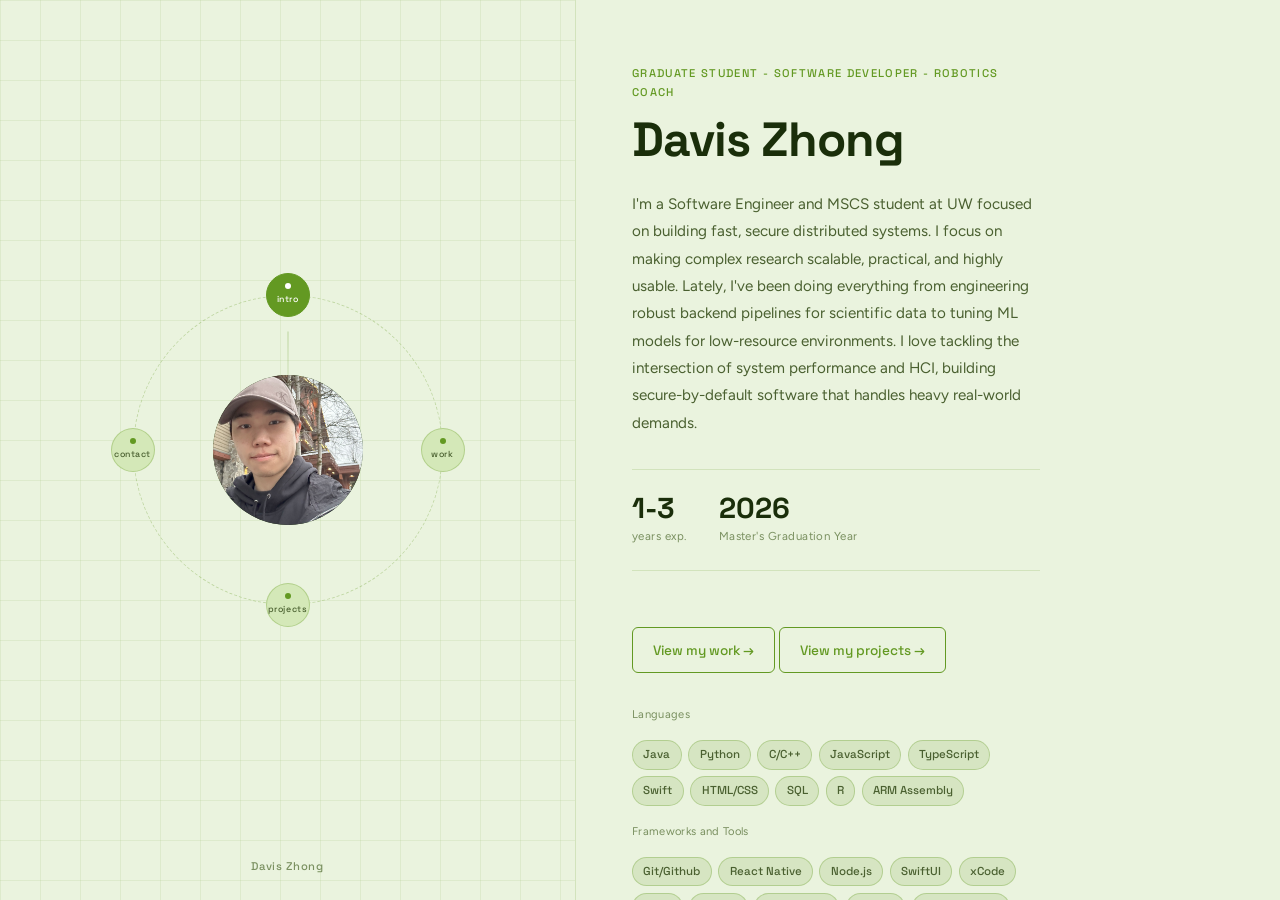
==== commit bb1a518a: "edits on intro about" ====
--- a/index.html
+++ b/index.html
@@ -67,12 +67,11 @@
           <p class="eyebrow">Graduate Student - Software Developer - Robotics Coach</p>
           <h1 class="section-heading">Davis Zhong</h1>
           <p class="section-body">
-            Software Engineer & MSCS Candidate at UW specializing in high-performance distributed systems and secure, intelligent applications. I bridge the gap between complex research and scalable, real-world systems with a focus on usability and security.
-            I thrive at the intersection of performance, scalability, and Human-Computer Interaction (HCI). My background ranges from architecting backend data pipelines for scientific research to training and optimizing ML models for resource-constrained environments. I don't just write code; I design resilient, secure-by-default systems that solve high-impact problems in intelligent computing.
+            I'm a Software Engineer and MSCS student at UW focused on building fast, secure distributed systems. I focus on making complex research scalable, practical, and highly usable. Lately, I've been doing everything from engineering robust backend pipelines for scientific data to tuning ML models for low-resource environments. I love tackling the intersection of system performance and HCI, building secure-by-default software that handles heavy real-world demands.
           </p>
           
           <p class="section-body">
-            Outside the terminal: skiing/snowboarding, bad cooking, good coffee.
+            <!--Outside the terminal: skiing/snowboarding, bad cooking, good coffee.-->
           </p>
           <div class="intro-stats">
             <div class="stat">
